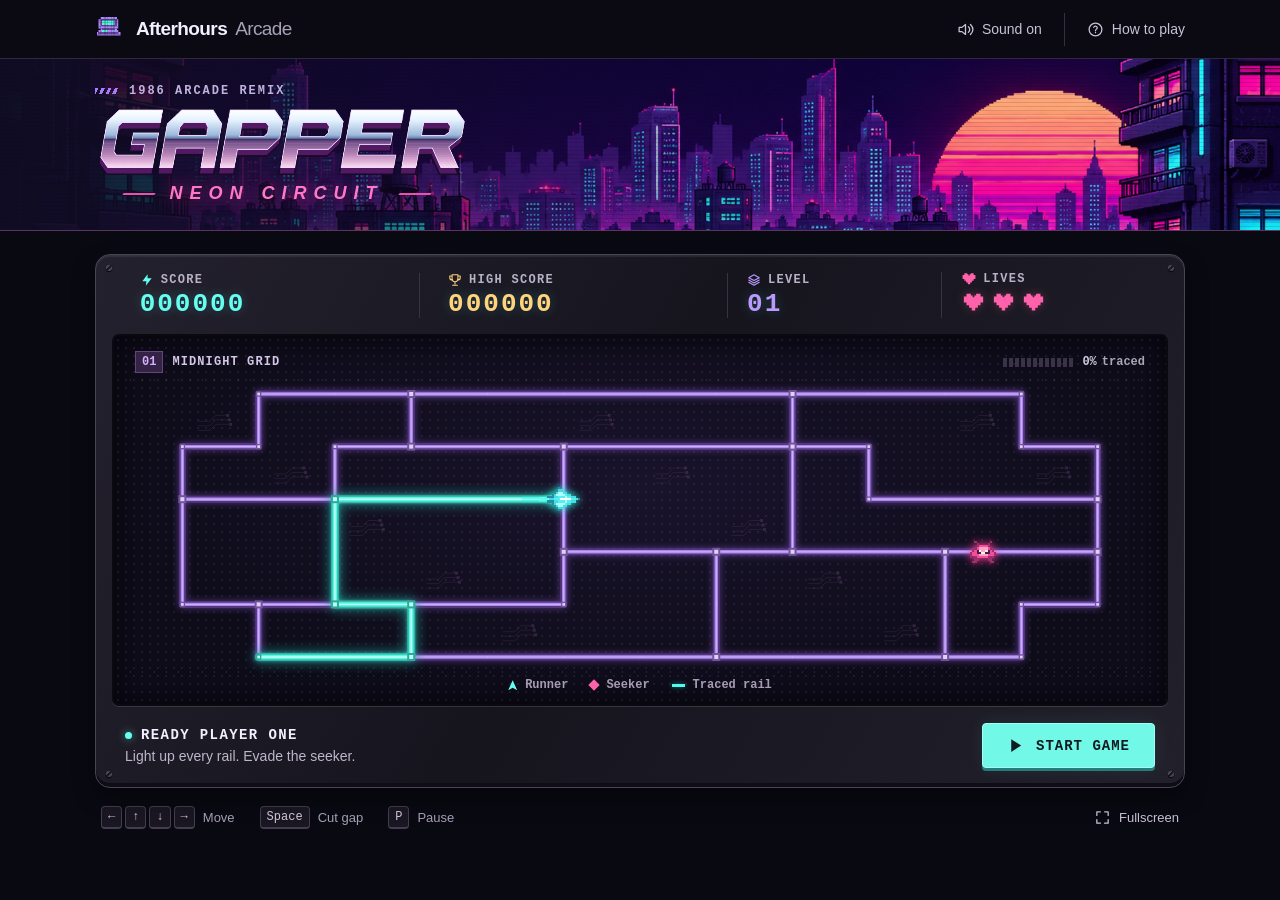
==== ChatGPT/index.html @ 834c5517 "Match Styx folder capitalization for ChatGPT" ====
<!doctype html>
<html lang="en">
<head>
  <meta charset="utf-8">
  <meta name="viewport" content="width=device-width,initial-scale=1,viewport-fit=cover">
  <meta name="theme-color" content="#090914">
  <title>Gapper · Neon Circuit</title>
  <link rel="icon" href="data:image/svg+xml,%3Csvg xmlns='http://www.w3.org/2000/svg' viewBox='0 0 24 24'%3E%3Crect width='24' height='24' rx='5' fill='%23110d28'/%3E%3Cpath d='m4 18 8-15 8 15-8-4z' fill='%2353ffef'/%3E%3C/svg%3E">
  <link rel="stylesheet" href="screen.css">
  <script src="engine.js" defer></script>
  <script src="arcade.js" defer></script>
</head>
<body>
  <header><div class="top-inner">
    <div class="brand"><canvas id="brand-icon" width="36" height="30" aria-hidden="true"></canvas><strong>Afterhours</strong><span>Arcade</span></div>
    <nav aria-label="Game settings"><button id="sound" aria-pressed="true"><span class="icon" data-icon="sound"></span><span id="sound-label">Sound on</span></button><button id="help"><span class="icon" data-icon="help"></span>How to play</button></nav>
  </div></header>
  <main>
    <section class="hero" aria-labelledby="game-name">
      <div class="city"></div>
      <div class="hero-inner">
        <div class="edition"><span></span>1986 ARCADE REMIX</div>
        <h1 id="game-name"><canvas id="wordmark" width="870" height="170" role="img" aria-label="Gapper">Gapper</canvas></h1>
        <div class="subtitle"><i></i>Neon Circuit<i></i></div>
      </div>
    </section>
    <div class="console-wrap">
      <section class="cabinet" aria-label="Gapper arcade cabinet">
        <i class="screw tl"></i><i class="screw tr"></i><i class="screw bl"></i><i class="screw br"></i>
        <div class="scoreboard">
          <div class="stat"><span class="stat-label"><b class="icon" data-icon="score"></b>Score</span><strong id="score">000000</strong></div>
          <div class="stat gold"><span class="stat-label"><b class="icon" data-icon="trophy"></b>High score</span><strong id="best">000000</strong></div>
          <div class="stat violet"><span class="stat-label"><b class="icon" data-icon="level"></b>Level</span><strong id="level">01</strong></div>
          <div class="stat pink"><span class="stat-label"><b class="icon" data-icon="heart"></b>Lives</span><div id="lives" aria-label="3 lives"></div></div>
        </div>
        <div class="glass">
          <div class="screen-heading"><span class="level-title"><span class="level-index" id="sector">01</span><span id="circuit">Midnight grid</span></span><span class="progress"><span id="trace-bars"></span><b id="percent">0%</b> traced</span></div>
          <canvas id="board" width="1000" height="318" tabindex="0" aria-label="Rail maze. Use arrow keys or WASD to steer, and space to cut a gap."></canvas>
          <div class="legend"><span><i class="player-key"></i>Runner</span><span><i class="enemy-key"></i>Seeker</span><span><i class="trail-key"></i>Traced rail</span></div>
        </div>
        <div class="deck"><div class="status"><div class="state-title"><i></i><strong id="status" role="status">Ready player one</strong></div><p id="message">Light up every rail. Evade the seeker.</p></div><button class="primary" id="action"><span class="icon" data-icon="play"></span><span id="action-label">Start game</span></button></div>
      </section>
      <div class="controls"><div class="key-help"><span class="arrows"><kbd>←</kbd><kbd>↑</kbd><kbd>↓</kbd><kbd>→</kbd></span><span>Move</span></div><div class="key-help"><kbd>Space</kbd><span>Cut gap</span></div><div class="key-help"><kbd>P</kbd><span>Pause</span></div><button id="expand"><span class="icon" data-icon="expand"></span><span>Fullscreen</span></button></div>
      <div class="touch-pad" aria-label="Touch controls"><div class="dpad"><button data-dir="left" aria-label="Move left">←</button><div><button data-dir="up" aria-label="Move up">↑</button><button data-dir="down" aria-label="Move down">↓</button></div><button data-dir="right" aria-label="Move right">→</button></div><button id="touch-gap">Cut gap</button></div>
    </div>
  </main>
  <dialog id="guide"><form method="dialog"><button class="close" aria-label="Close instructions">×</button></form><h2>How to play</h2><p>Light every violet rail to clear the circuit. Each new rail adds 10 points.</p><dl><dt>Steer</dt><dd>Use the arrow keys or WASD. Your ship keeps moving. Queue a turn just before a junction.</dd><dt>Cut a gap</dt><dd>Press Space to break the last rail you crossed. Both ships must go around until it repairs. One gap can be open at a time.</dd><dt>Evade</dt><dd>The pink seeker hunts you. A collision costs one of your three lives. Lit rails stay lit.</dd><dt>Pause</dt><dd>Press P or use the cabinet button. On touchscreens, use the direction pad and Cut gap.</dd></dl><button class="primary" id="got-it">Got it</button></dialog>
</body>
</html>
---- ChatGPT/screen.css ----
:root{color-scheme:dark;--ink:#090912;--cyan:#65fff1;--pink:#ff62aa;--muted:#aaa4ba;--line:#333041;--mono:"IBM Plex Mono",Consolas,"Courier New",monospace;--sans:"Barlow","Segoe UI",Arial,sans-serif}
*{box-sizing:border-box}
body{margin:0;background:#090912;color:#f4efff;font:16px var(--sans);min-height:100vh}
button{font:inherit;color:inherit;cursor:pointer;border:0}
button:focus-visible,canvas:focus-visible{outline:2px solid var(--cyan);outline-offset:3px}
header{height:59px;background:#0b0a13;border-bottom:1px solid #322741}
.top-inner,.hero-inner,.console-wrap{width:min(1090px,calc(100% - 72px));margin:auto}
.top-inner{height:100%;display:flex;align-items:center;justify-content:space-between}
.brand{display:flex;align-items:center;gap:8px;font-size:19px;letter-spacing:-.6px}
.brand strong{font-weight:750}.brand span{color:#a8a1b7}.brand canvas{width:29px;height:25px;margin-right:4px;image-rendering:pixelated}
nav{display:flex;gap:22px}nav button,#expand{display:flex;align-items:center;gap:8px;background:transparent;font-size:14px;color:#c9c2d7;padding:8px 0}
nav button:hover,#expand:hover{color:#fff}nav button+button{border-left:1px solid #36303e;padding-left:22px}
.icon{display:inline-flex;line-height:1;vertical-align:middle}.icon svg{width:17px;height:17px;display:block}
.hero{position:relative;isolation:isolate;overflow:hidden;background:#110d25;border-bottom:1px solid #5d3460}
.city{position:absolute;inset:0;z-index:-1;background-image:linear-gradient(90deg,#100c23 0%,#110c24ce 16%,#160c2340 43%,transparent 75%),url(midnight-city.png);background-position:center,right 53%;background-repeat:no-repeat;background-size:cover,100% auto}
.hero:after{content:"";position:absolute;inset:0;pointer-events:none;background:repeating-linear-gradient(0deg,transparent 0 3px,#07001920 3px 4px);z-index:-1}
.hero-inner{padding:25px 0 26px}
.edition{display:flex;align-items:center;gap:10px;font:700 12px var(--mono);letter-spacing:2px;color:#c2b2df}
.edition span{width:24px;height:6px;background:repeating-linear-gradient(115deg,#a47cff 0 3px,transparent 3px 6px)}
h1{margin:8px 0 2px;line-height:0;width:min(385px,85%)}h1 canvas{width:100%;height:auto}
.subtitle{width:min(363px,82%);display:flex;align-items:center;gap:15px;justify-content:center;color:#ff78c8;font:italic 800 18px var(--sans);text-transform:uppercase;letter-spacing:7px;text-shadow:0 0 16px #f7278e88;white-space:nowrap}
.subtitle i{width:32px;height:2px;transform:skew(-35deg);background:#e853a9}
.console-wrap{margin:23px auto 16px}
.cabinet{position:relative;background:linear-gradient(120deg,#24212e,#16151e 47%,#22202b);border:1px solid #494451;border-radius:15px;box-shadow:inset 0 2px 1px #ffffff15,inset 0 -4px 0 #0e0d15,0 10px 22px #0007;padding:0 16px}
.screw{position:absolute;width:6px;height:6px;border-radius:100%;background:linear-gradient(135deg,#4e4959 39%,#16141f 40% 58%,#4a4651 59%);box-shadow:0 1px 1px #050508}.tl,.tr{top:10px}.bl,.br{bottom:10px}.tl,.bl{left:10px}.tr,.br{right:10px}
.scoreboard{display:grid;grid-template-columns:1.15fr 1.15fr .8fr .85fr;align-items:center;padding:17px 0 16px}
.stat{padding:0 9%;border-left:1px solid #38333f;color:var(--cyan);min-width:0}.stat:first-child{border:0}.stat-label{display:flex;align-items:center;gap:7px;font:600 12px var(--mono);letter-spacing:1.3px;text-transform:uppercase;color:#b9b2c7}.stat-label .icon{color:var(--cyan)}.stat-label svg{width:14px;height:14px}
.stat strong{display:block;font:700 26px var(--mono);letter-spacing:2px;margin-top:4px;line-height:1.05;text-shadow:0 0 12px #58fff237}
.gold,.gold .icon{color:#ffd47c}.violet,.violet .icon{color:#ba9aff}.pink,.pink .icon{color:var(--pink)}
#lives{display:flex;align-items:center;gap:7px;height:28px;margin-top:4px}#lives svg{width:23px;height:21px;filter:drop-shadow(0 0 5px #ff4f9447)}.spent{opacity:.18}
.glass{position:relative;overflow:hidden;border:2px solid #09090f;border-radius:7px;background:radial-gradient(ellipse at 50% 42%,#19132b,#0e0c19 70%);box-shadow:0 1px 0 #ffffff20,inset 0 0 30px #040308}
.glass:before{content:"";position:absolute;inset:0;pointer-events:none;background-image:radial-gradient(#a599d01c .8px,transparent 1px);background-size:8px 8px}
.screen-heading,.legend{position:relative;display:flex;align-items:center;font:600 12px var(--mono);text-transform:uppercase;letter-spacing:1.1px}
.screen-heading{justify-content:space-between;padding:15px 21px 0}.level-title,.progress{display:flex;align-items:center;gap:9px}.level-title{color:#d4c7e7}.level-index{font-size:12px;background:#352345;border:1px solid #65457d;padding:3px 6px;color:#d6afff;letter-spacing:0}.progress{color:#aaa4b9;text-transform:none;letter-spacing:0;gap:5px}.progress b{color:#d3c9e0}#trace-bars{display:flex;gap:2px;margin-right:4px}#trace-bars i{width:4px;height:9px;background:#3a3247}#trace-bars .lit{background:var(--cyan)}
#board{position:relative;display:block;width:100%;height:auto;aspect-ratio:1000/290;touch-action:none;outline-offset:-3px}
.legend{justify-content:center;gap:22px;padding:0 0 12px;text-transform:none;letter-spacing:0;color:#a59db5;font-size:12px}.legend span{display:flex;gap:8px;align-items:center}
.player-key{width:9px;height:10px;background:var(--cyan);clip-path:polygon(50% 0,100% 100%,50% 74%,0 100%)}
.enemy-key{width:8px;height:8px;background:var(--pink);transform:rotate(45deg)}.trail-key{width:13px;height:3px;background:#53f9eb;box-shadow:0 0 5px #00ffde77}
.deck{display:flex;align-items:center;justify-content:space-between;gap:15px;padding:17px 13px 19px}
.state-title{display:flex;align-items:center;gap:9px;font:700 14px var(--mono);letter-spacing:1.4px;text-transform:uppercase}.state-title i{width:7px;height:7px;background:var(--cyan);box-shadow:0 0 9px #5dffe68a;border-radius:50%}.status p{margin:5px 0 0;color:#beb6ca;font-size:14px}
.primary{display:flex;align-items:center;justify-content:center;gap:12px;background:#72f8e6;color:#101b21;font:800 14px var(--mono);text-transform:uppercase;letter-spacing:1px;padding:13px 24px;border-radius:4px;border:1px solid #a3fff3;box-shadow:0 3px 0 #257c78,0 0 17px #57dbc51c;min-width:162px}.primary:hover{background:#a8ffef}.primary:active{transform:translateY(2px);box-shadow:0 1px 0 #257c78}
.controls{display:flex;align-items:center;gap:25px;padding:13px 6px;color:#a7a0b6;font-size:13px}.key-help,.arrows{display:flex;align-items:center;gap:8px}.arrows{gap:3px}kbd{font:12px var(--mono);color:#d1cbdc;border:1px solid #443d50;border-bottom-width:2px;border-radius:4px;background:#1a1723;padding:3px 6px;line-height:14px}.controls #expand{margin-left:auto;font-size:13px}.touch-pad{display:none}
dialog{width:min(450px,calc(100% - 30px));color:#f2effa;background:#171420;border:1px solid #584668;border-radius:12px;padding:28px;box-shadow:0 20px 100px #0008}dialog::backdrop{background:#05030bca}dialog h2{margin:0;font-size:26px}dialog p,dd{line-height:1.5;color:#c7c0d3}dt{color:var(--cyan);font-weight:700}dd{margin:3px 0 14px;font-size:15px}.close{position:absolute;right:14px;top:8px;font-size:27px;background:transparent;color:#bfb5ce}.touch-pad button{touch-action:none}
@media(min-width:1550px){.hero-inner{padding-top:35px;padding-bottom:35px}.console-wrap{margin-top:30px}.top-inner,.hero-inner,.console-wrap{width:min(1200px,calc(100% - 72px))}}
@media(max-width:700px){.top-inner,.hero-inner,.console-wrap{width:calc(100% - 28px)}header{height:53px}.brand{font-size:16px}.brand canvas{width:23px}nav{gap:12px}nav button{font-size:13px;gap:5px}nav button+button{padding-left:12px}.hero-inner{padding:20px 0}h1{width:280px}.subtitle{width:270px;font-size:14px;letter-spacing:5px}.city{background-size:cover,auto 170%}.console-wrap{margin-top:14px}.cabinet{padding:0 8px}.scoreboard{padding:17px 0 12px;grid-template-columns:1fr 1.2fr .7fr .9fr}.stat{padding:0 8%}.stat-label{font-size:10px;letter-spacing:.5px;gap:4px}.stat strong{font-size:20px}.stat-label svg{width:11px;height:11px}#lives{height:22px;gap:3px}#lives svg{width:16px}.screen-heading{padding:12px 9px 0;font-size:10px}.progress{font-size:11px}#trace-bars i{width:3px}#board{aspect-ratio:1.6}.deck{padding:15px 7px 18px}.primary{min-width:110px;padding:12px;font-size:12px;gap:6px}.state-title{font-size:11px;letter-spacing:.7px}.status p{font-size:12px}.controls{gap:12px}.legend{gap:16px;font-size:11px}.edition{font-size:10px}.key-help{gap:4px}}
@media(pointer:coarse),(max-width:600px){.touch-pad{display:flex;align-items:center;justify-content:space-around;padding:10px}.dpad,.dpad>div{display:flex;gap:4px;align-items:center}.dpad>div{flex-direction:column}.touch-pad button{min-width:45px;min-height:40px;background:#211a30;color:#d8c6f1;border:1px solid #4e3d65;border-radius:6px}.touch-pad #touch-gap{padding:0 18px;color:var(--cyan)}.controls .key-help{display:none}.controls{padding:0 6px}.controls #expand{padding:8px}.deck{gap:6px}}
@media(max-width:380px){.brand span{display:none}.stat-label .icon{display:none}.state-title{letter-spacing:0}.primary{min-width:96px;padding:11px 7px}}
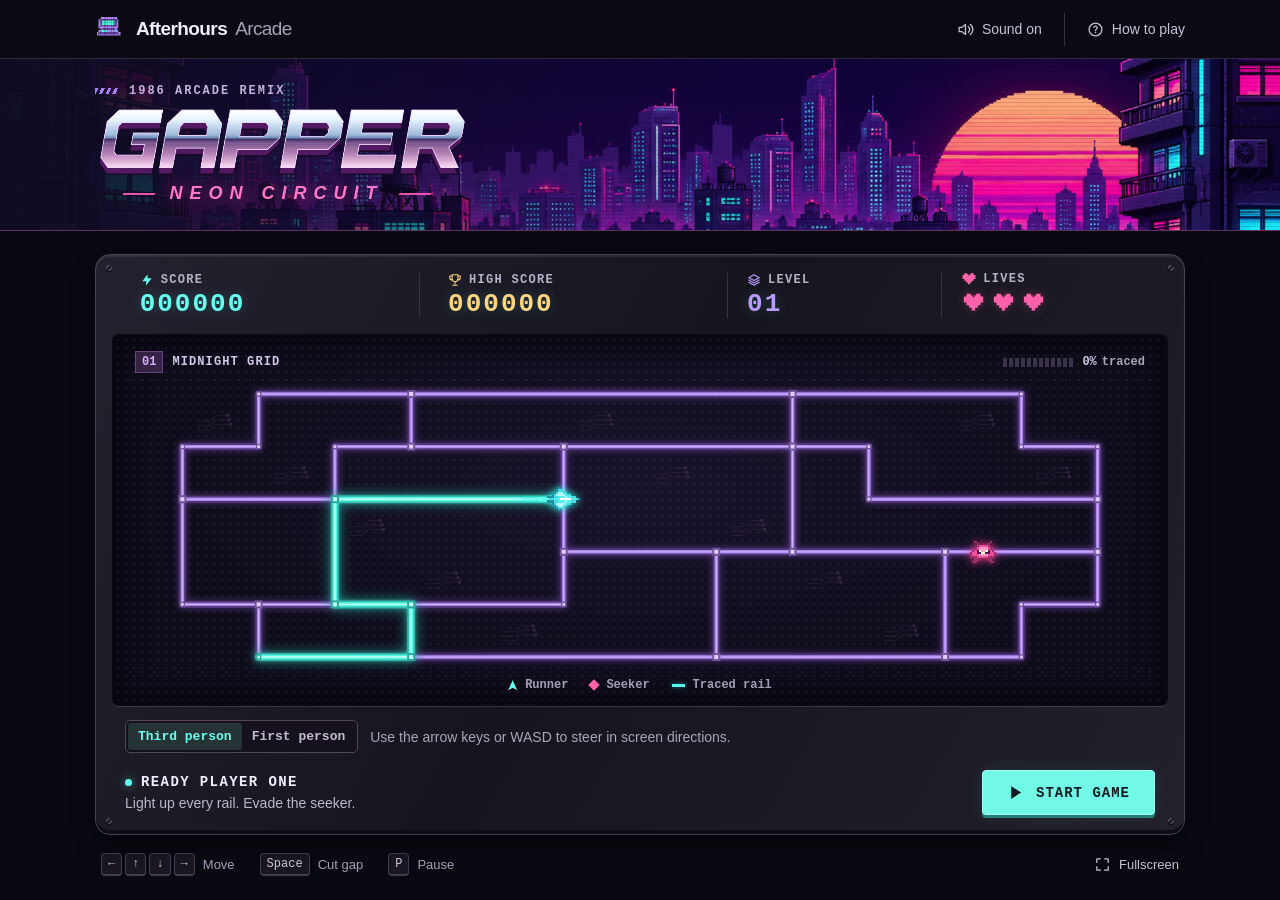
==== commit 18618796: "Add first-person steering, responsive turns and hidden practice mode to Neon Circuit" ====
--- a/ChatGPT/index.html
+++ b/ChatGPT/index.html
@@ -36,7 +36,13 @@
         <div class="glass">
           <div class="screen-heading"><span class="level-title"><span class="level-index" id="sector">01</span><span id="circuit">Midnight grid</span></span><span class="progress"><span id="trace-bars"></span><b id="percent">0%</b> traced</span></div>
           <canvas id="board" width="1000" height="318" tabindex="0" aria-label="Rail maze. Use arrow keys or WASD to steer, and space to cut a gap."></canvas>
-          <div class="legend"><span><i class="player-key"></i>Runner</span><span><i class="enemy-key"></i>Seeker</span><span><i class="trail-key"></i>Traced rail</span></div>
+          <div class="legend"><span><i class="player-key"></i>Runner</span><span><i class="enemy-key"></i>Seeker</span><span><i class="trail-key"></i>Traced rail</span>
+            <span id="pax" hidden><svg viewBox="0 0 64 28" width="43" height="20" aria-hidden="true"><path d="M3 24Q31 24 59 5" fill="none" stroke="currentColor" stroke-width="1.5"/><defs><path id="leaf" d="M0 0Q1-5 10-5Q8 0 0 0Z"/></defs><g fill="currentColor"><use href="#leaf" transform="translate(10 23) rotate(-40)"/><use href="#leaf" transform="translate(15 22) rotate(46)"/><use href="#leaf" transform="translate(21 21) rotate(-38)"/><use href="#leaf" transform="translate(25 20) rotate(42)"/><use href="#leaf" transform="translate(31 17) rotate(-39)"/><use href="#leaf" transform="translate(36 15) rotate(36)"/><use href="#leaf" transform="translate(42 13) rotate(-42)"/><use href="#leaf" transform="translate(47 11) rotate(30)"/><use href="#leaf" transform="translate(52 9) rotate(-14)"/></g><g fill="#788348"><ellipse cx="22" cy="24" rx="2.5" ry="2"/><ellipse cx="39" cy="19" rx="2.5" ry="2"/></g></svg>PAX</span>
+          </div>
+        </div>
+        <div id="steering" role="group" aria-label="Steering controls" aria-describedby="scheme-hint">
+          <div class="scheme-options"><button type="button" data-scheme="third" aria-pressed="true">Third person</button><button type="button" data-scheme="first" aria-pressed="false">First person</button></div>
+          <span id="scheme-hint"></span>
         </div>
         <div class="deck"><div class="status"><div class="state-title"><i></i><strong id="status" role="status">Ready player one</strong></div><p id="message">Light up every rail. Evade the seeker.</p></div><button class="primary" id="action"><span class="icon" data-icon="play"></span><span id="action-label">Start game</span></button></div>
       </section>
--- a/ChatGPT/screen.css
+++ b/ChatGPT/screen.css
@@ -1,5 +1,13 @@
 :root{color-scheme:dark;--ink:#090912;--cyan:#65fff1;--pink:#ff62aa;--muted:#aaa4ba;--line:#333041;--mono:"IBM Plex Mono",Consolas,"Courier New",monospace;--sans:"Barlow","Segoe UI",Arial,sans-serif}
 *{box-sizing:border-box}
+#steering{display:flex;gap:12px;align-items:center;flex-wrap:wrap;padding:14px 13px 0;color:var(--muted);font-size:14px}
+#steering[hidden],#pax[hidden]{display:none}
+.scheme-options{display:inline-flex;border:1px solid #524558;border-radius:5px;padding:2px;background:#15121d}
+.scheme-options button{background:transparent;border-radius:3px;padding:6px 10px;color:#c6bcd2;font:600 13px var(--mono)}
+.scheme-options button[aria-pressed="true"]{color:var(--cyan);background:#253334}
+.first-person .arrows kbd:nth-child(2),.first-person .arrows kbd:nth-child(3),.first-person .dpad>div{display:none}
+.legend:has(#pax:not([hidden])){flex-wrap:wrap;padding-inline:12px}
+#pax{color:#b3bd89;margin-left:auto;gap:3px}
 body{margin:0;background:#090912;color:#f4efff;font:16px var(--sans);min-height:100vh}
 button{font:inherit;color:inherit;cursor:pointer;border:0}
 button:focus-visible,canvas:focus-visible{outline:2px solid var(--cyan);outline-offset:3px}
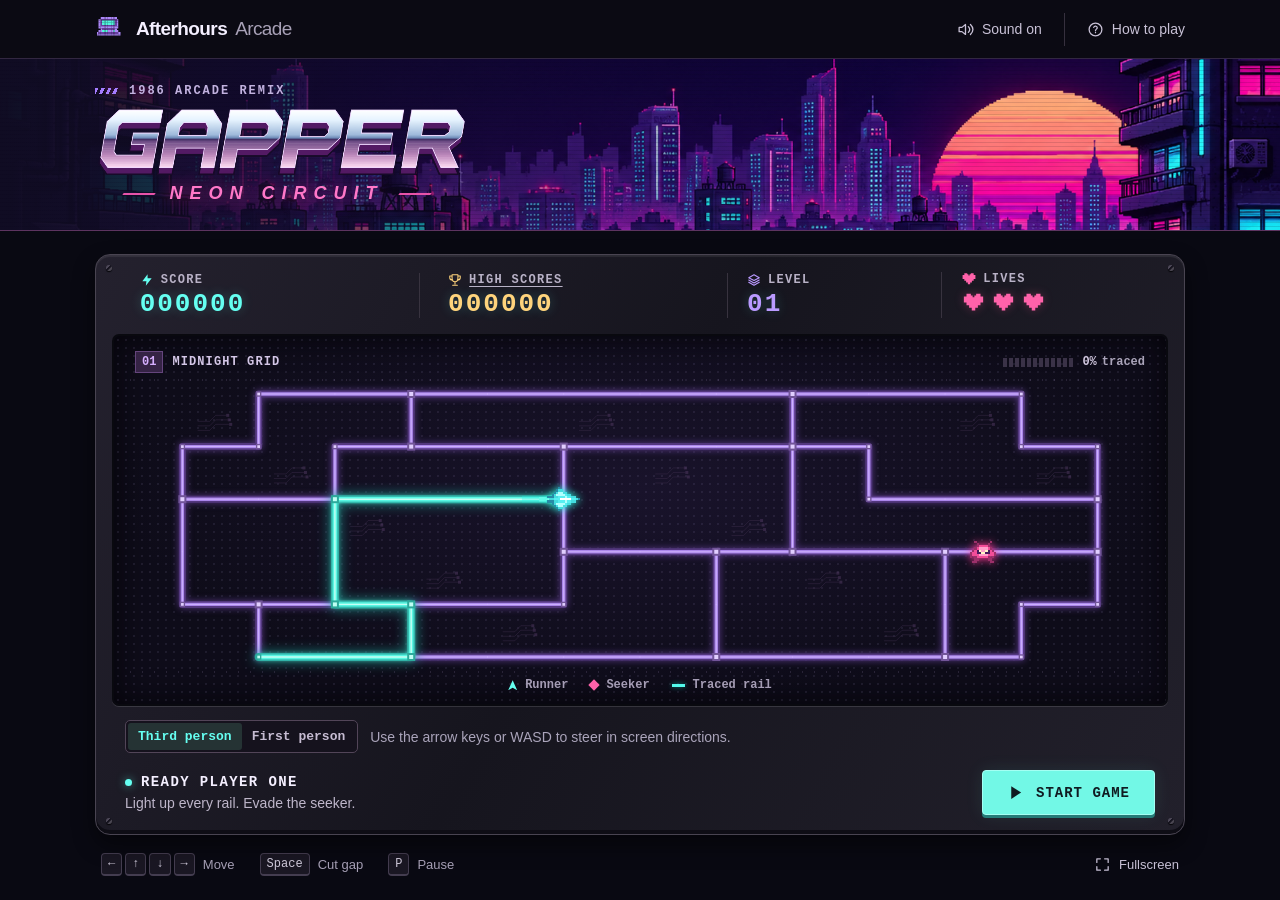
==== commit 1125ed21: "Add device and shared Neon Circuit high scores" ====
--- a/ChatGPT/index.html
+++ b/ChatGPT/index.html
@@ -8,6 +8,7 @@
   <link rel="icon" href="data:image/svg+xml,%3Csvg xmlns='http://www.w3.org/2000/svg' viewBox='0 0 24 24'%3E%3Crect width='24' height='24' rx='5' fill='%23110d28'/%3E%3Cpath d='m4 18 8-15 8 15-8-4z' fill='%2353ffef'/%3E%3C/svg%3E">
   <link rel="stylesheet" href="screen.css">
   <script src="engine.js" defer></script>
+  <script src="scores.js" defer></script>
   <script src="arcade.js" defer></script>
 </head>
 <body>
@@ -29,7 +30,7 @@
         <i class="screw tl"></i><i class="screw tr"></i><i class="screw bl"></i><i class="screw br"></i>
         <div class="scoreboard">
           <div class="stat"><span class="stat-label"><b class="icon" data-icon="score"></b>Score</span><strong id="score">000000</strong></div>
-          <div class="stat gold"><span class="stat-label"><b class="icon" data-icon="trophy"></b>High score</span><strong id="best">000000</strong></div>
+          <div class="stat gold"><span class="stat-label" id="best-label" hidden><b class="icon" data-icon="trophy"></b>High score</span><button class="stat-label" id="score-open"><b class="icon" data-icon="trophy"></b>High scores</button><strong id="best">000000</strong></div>
           <div class="stat violet"><span class="stat-label"><b class="icon" data-icon="level"></b>Level</span><strong id="level">01</strong></div>
           <div class="stat pink"><span class="stat-label"><b class="icon" data-icon="heart"></b>Lives</span><div id="lives" aria-label="3 lives"></div></div>
         </div>
@@ -51,5 +52,15 @@
     </div>
   </main>
   <dialog id="guide"><form method="dialog"><button class="close" aria-label="Close instructions">×</button></form><h2>How to play</h2><p>Light every violet rail to clear the circuit. Each new rail adds 10 points.</p><dl><dt>Steer</dt><dd>Use the arrow keys or WASD. Your ship keeps moving. Queue a turn just before a junction.</dd><dt>Cut a gap</dt><dd>Press Space to break the last rail you crossed. Both ships must go around until it repairs. One gap can be open at a time.</dd><dt>Evade</dt><dd>The pink seeker hunts you. A collision costs one of your three lives. Lit rails stay lit.</dd><dt>Pause</dt><dd>Press P or use the cabinet button. On touchscreens, use the direction pad and Cut gap.</dd></dl><button class="primary" id="got-it">Got it</button></dialog>
+  <dialog id="score-dialog" aria-labelledby="score-heading">
+    <h2 id="score-heading">High scores</h2>
+    <p id="score-summary"></p>
+    <div id="score-tabs" role="group" aria-label="Score list" hidden><button data-list="device">This device</button><button data-list="everyone">Everyone</button></div>
+    <ol id="score-rows" aria-label="Ranked scores"></ol>
+    <p id="score-notice" role="status"></p>
+    <label id="initials-label" hidden>Your initials <input id="initials" maxlength="3" autocapitalize="characters" autocomplete="off" spellcheck="false"></label>
+    <div id="score-scheme"></div>
+    <button id="score-done" class="primary">Back</button>
+  </dialog>
 </body>
 </html>
--- a/ChatGPT/screen.css
+++ b/ChatGPT/screen.css
@@ -1,5 +1,22 @@
 :root{color-scheme:dark;--ink:#090912;--cyan:#65fff1;--pink:#ff62aa;--muted:#aaa4ba;--line:#333041;--mono:"IBM Plex Mono",Consolas,"Courier New",monospace;--sans:"Barlow","Segoe UI",Arial,sans-serif}
 *{box-sizing:border-box}
+#score-dialog [hidden],#score-open[hidden],#best-label[hidden]{display:none}
+#score-open{background:transparent;border:0;padding:0;text-decoration:underline;text-underline-offset:3px}
+#score-dialog{width:min(560px,calc(100% - 24px));max-height:calc(100dvh - 24px);overflow:auto;padding:clamp(16px,3vw,28px);border-color:#695079}
+#score-dialog h2{color:var(--cyan)}#score-dialog p:empty{display:none}
+#score-rows{list-style:none;margin:14px 0;padding:0;display:grid;gap:3px;color:#ddd6eb;font:14px var(--mono)}
+#score-rows li{display:grid;grid-template-columns:2ch 3.6ch minmax(5ch,1fr) auto 10ch;align-items:center;gap:9px;padding:6px 8px;background:#252032;border-radius:3px}
+#score-rows li.current{box-shadow:inset 3px 0 var(--cyan);background:#213434;color:#a2fff4}
+#score-rows .points{text-align:right;font-weight:bold;overflow-wrap:anywhere}
+#score-rows .date,#score-rows .level{font-size:12px;color:#c4b9cf}
+#score-tabs{display:flex;gap:5px}#score-tabs button{padding:7px 12px;background:#252032;border-radius:4px}
+#score-tabs [aria-pressed=true]{color:var(--cyan);background:#29403e}
+#initials-label{display:flex;align-items:center;gap:14px;margin:12px 0;color:#dfd5e9}
+#initials{font:700 18px var(--mono);width:6ch;letter-spacing:2px;color:var(--cyan);background:#100d19;border:1px solid #806a95;padding:5px;user-select:text;-webkit-user-select:text}
+#score-scheme #steering{padding:8px 0 14px}#score-done{margin-left:auto}
+@media(min-width:720px) and (max-height:740px){#score-dialog{width:min(900px,calc(100% - 32px))}#score-rows{grid-auto-flow:column;grid-template-rows:repeat(5,auto);grid-template-columns:repeat(2,minmax(0,1fr));column-gap:14px}}
+@media(max-width:550px){#score-rows .date{display:none}#score-rows li{grid-template-columns:2ch 4ch 1fr auto}}
+@media(max-width:360px){#score-rows .level{display:none}#score-rows li{grid-template-columns:2ch 4ch 1fr}}
 #steering{display:flex;gap:12px;align-items:center;flex-wrap:wrap;padding:14px 13px 0;color:var(--muted);font-size:14px}
 #steering[hidden],#pax[hidden]{display:none}
 .scheme-options{display:inline-flex;border:1px solid #524558;border-radius:5px;padding:2px;background:#15121d}
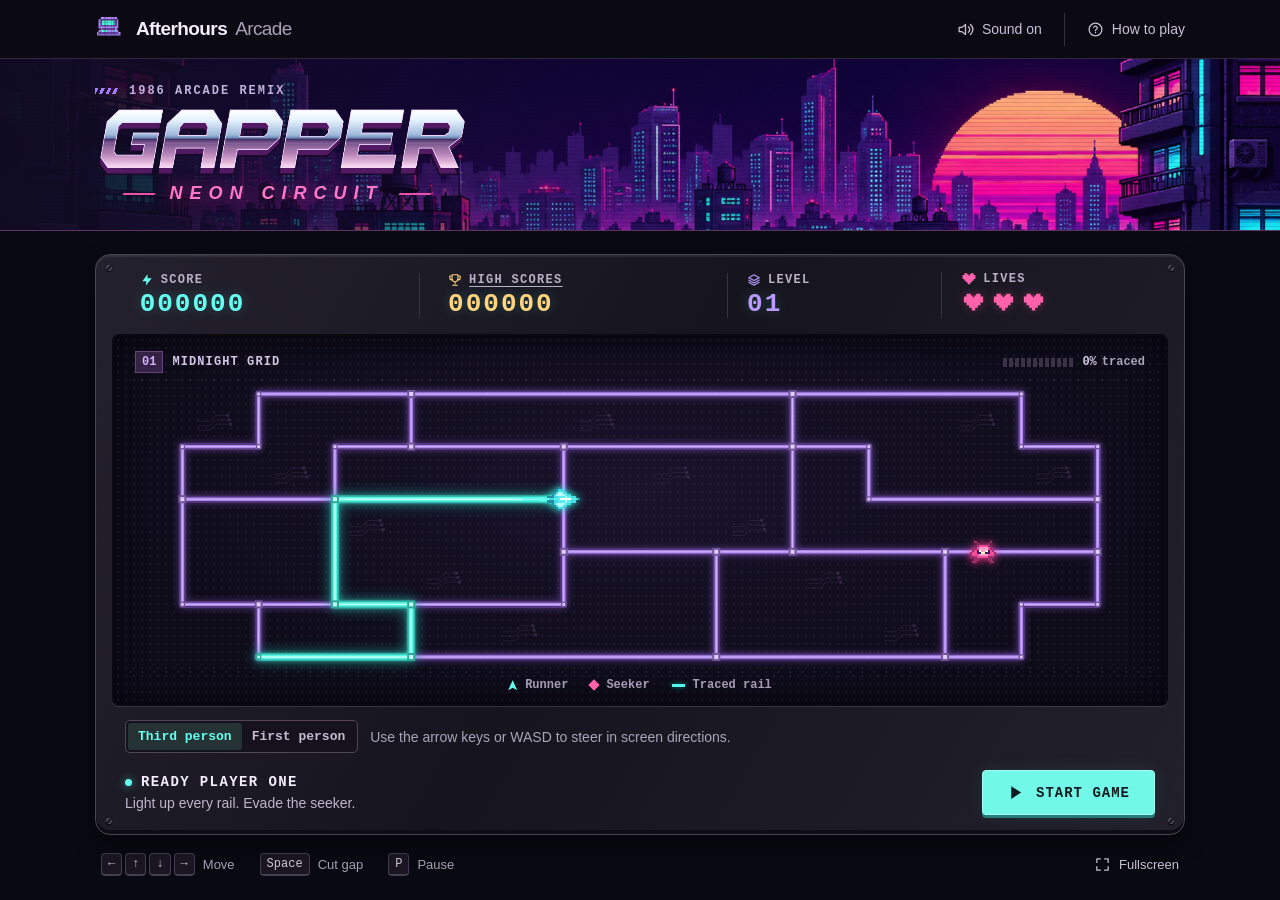
==== commit 44b2bf4e: "Add Quit to the Neon Circuit game-over screen" ====
--- a/ChatGPT/index.html
+++ b/ChatGPT/index.html
@@ -60,7 +60,10 @@
     <p id="score-notice" role="status"></p>
     <label id="initials-label" hidden>Your initials <input id="initials" maxlength="3" autocapitalize="characters" autocomplete="off" spellcheck="false"></label>
     <div id="score-scheme"></div>
-    <button id="score-done" class="primary">Back</button>
+    <div class="score-actions">
+      <button id="score-done" class="primary">Back</button>
+      <button id="score-quit" hidden>Quit</button>
+    </div>
   </dialog>
 </body>
 </html>
--- a/ChatGPT/screen.css
+++ b/ChatGPT/screen.css
@@ -13,7 +13,10 @@
 #score-tabs [aria-pressed=true]{color:var(--cyan);background:#29403e}
 #initials-label{display:flex;align-items:center;gap:14px;margin:12px 0;color:#dfd5e9}
 #initials{font:700 18px var(--mono);width:6ch;letter-spacing:2px;color:var(--cyan);background:#100d19;border:1px solid #806a95;padding:5px;user-select:text;-webkit-user-select:text}
-#score-scheme #steering{padding:8px 0 14px}#score-done{margin-left:auto}
+#score-scheme #steering{padding:8px 0 14px}
+.score-actions{display:flex;justify-content:flex-end;flex-wrap:wrap;gap:10px}
+#score-quit{padding:10px 18px;border:1px solid #695079;border-radius:4px;background:#252032;color:#e1d7eb;font:700 14px var(--mono)}
+#score-quit:hover{background:#393047}
 @media(min-width:720px) and (max-height:740px){#score-dialog{width:min(900px,calc(100% - 32px))}#score-rows{grid-auto-flow:column;grid-template-rows:repeat(5,auto);grid-template-columns:repeat(2,minmax(0,1fr));column-gap:14px}}
 @media(max-width:550px){#score-rows .date{display:none}#score-rows li{grid-template-columns:2ch 4ch 1fr auto}}
 @media(max-width:360px){#score-rows .level{display:none}#score-rows li{grid-template-columns:2ch 4ch 1fr}}
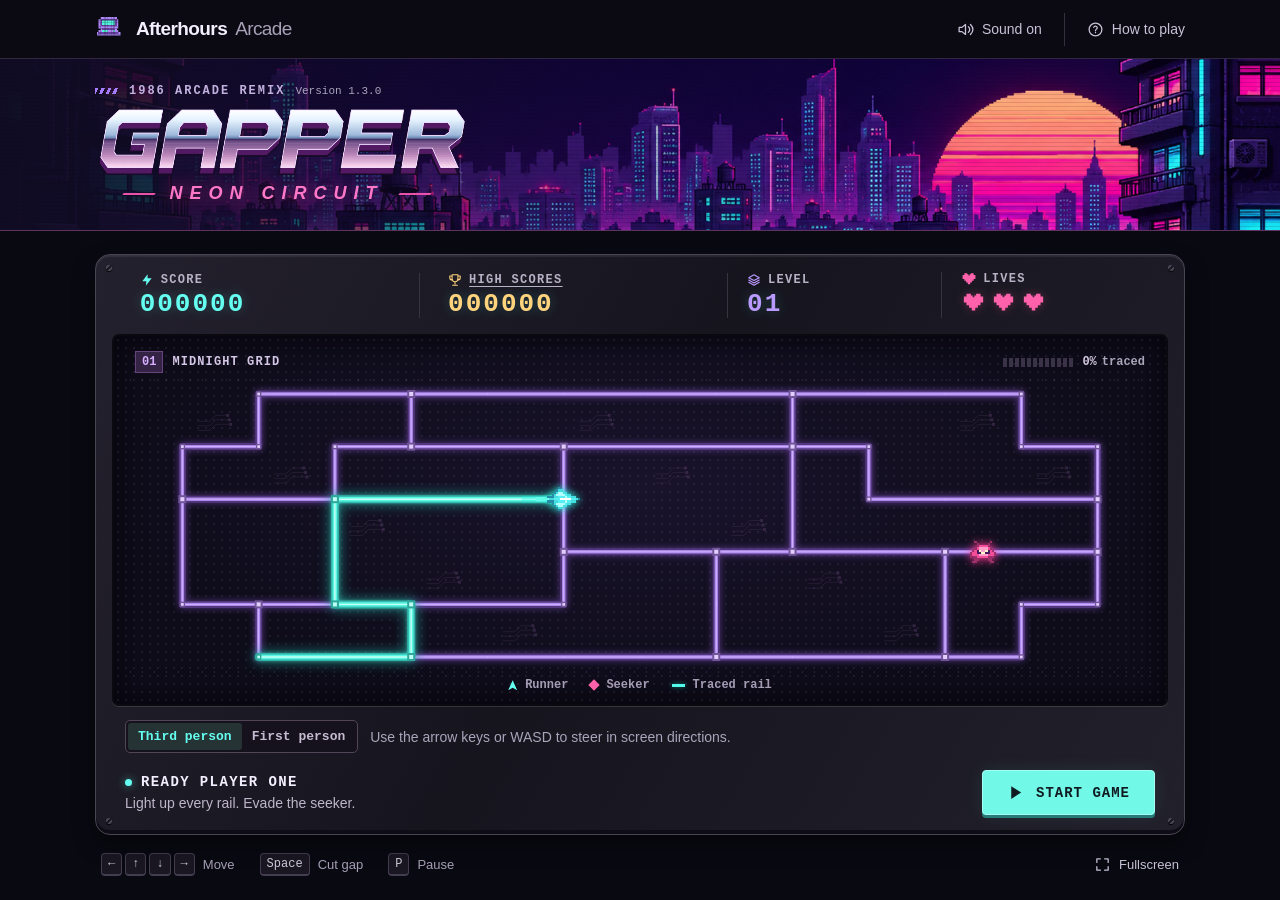
==== commit 819d7bad: "Neon Circuit 1.3.0: show the version and document releases" ====
--- a/ChatGPT/index.html
+++ b/ChatGPT/index.html
@@ -20,7 +20,7 @@
     <section class="hero" aria-labelledby="game-name">
       <div class="city"></div>
       <div class="hero-inner">
-        <div class="edition"><span></span>1986 ARCADE REMIX</div>
+        <div class="edition"><span></span>1986 ARCADE REMIX <small id="version">Version 1.3.0</small></div>
         <h1 id="game-name"><canvas id="wordmark" width="870" height="170" role="img" aria-label="Gapper">Gapper</canvas></h1>
         <div class="subtitle"><i></i>Neon Circuit<i></i></div>
       </div>
--- a/ChatGPT/screen.css
+++ b/ChatGPT/screen.css
@@ -45,6 +45,7 @@
 .hero-inner{padding:25px 0 26px}
 .edition{display:flex;align-items:center;gap:10px;font:700 12px var(--mono);letter-spacing:2px;color:#c2b2df}
 .edition span{width:24px;height:6px;background:repeating-linear-gradient(115deg,#a47cff 0 3px,transparent 3px 6px)}
+.edition small{font:400 11px var(--mono);letter-spacing:0;color:var(--muted)}
 h1{margin:8px 0 2px;line-height:0;width:min(385px,85%)}h1 canvas{width:100%;height:auto}
 .subtitle{width:min(363px,82%);display:flex;align-items:center;gap:15px;justify-content:center;color:#ff78c8;font:italic 800 18px var(--sans);text-transform:uppercase;letter-spacing:7px;text-shadow:0 0 16px #f7278e88;white-space:nowrap}
 .subtitle i{width:32px;height:2px;transform:skew(-35deg);background:#e853a9}
